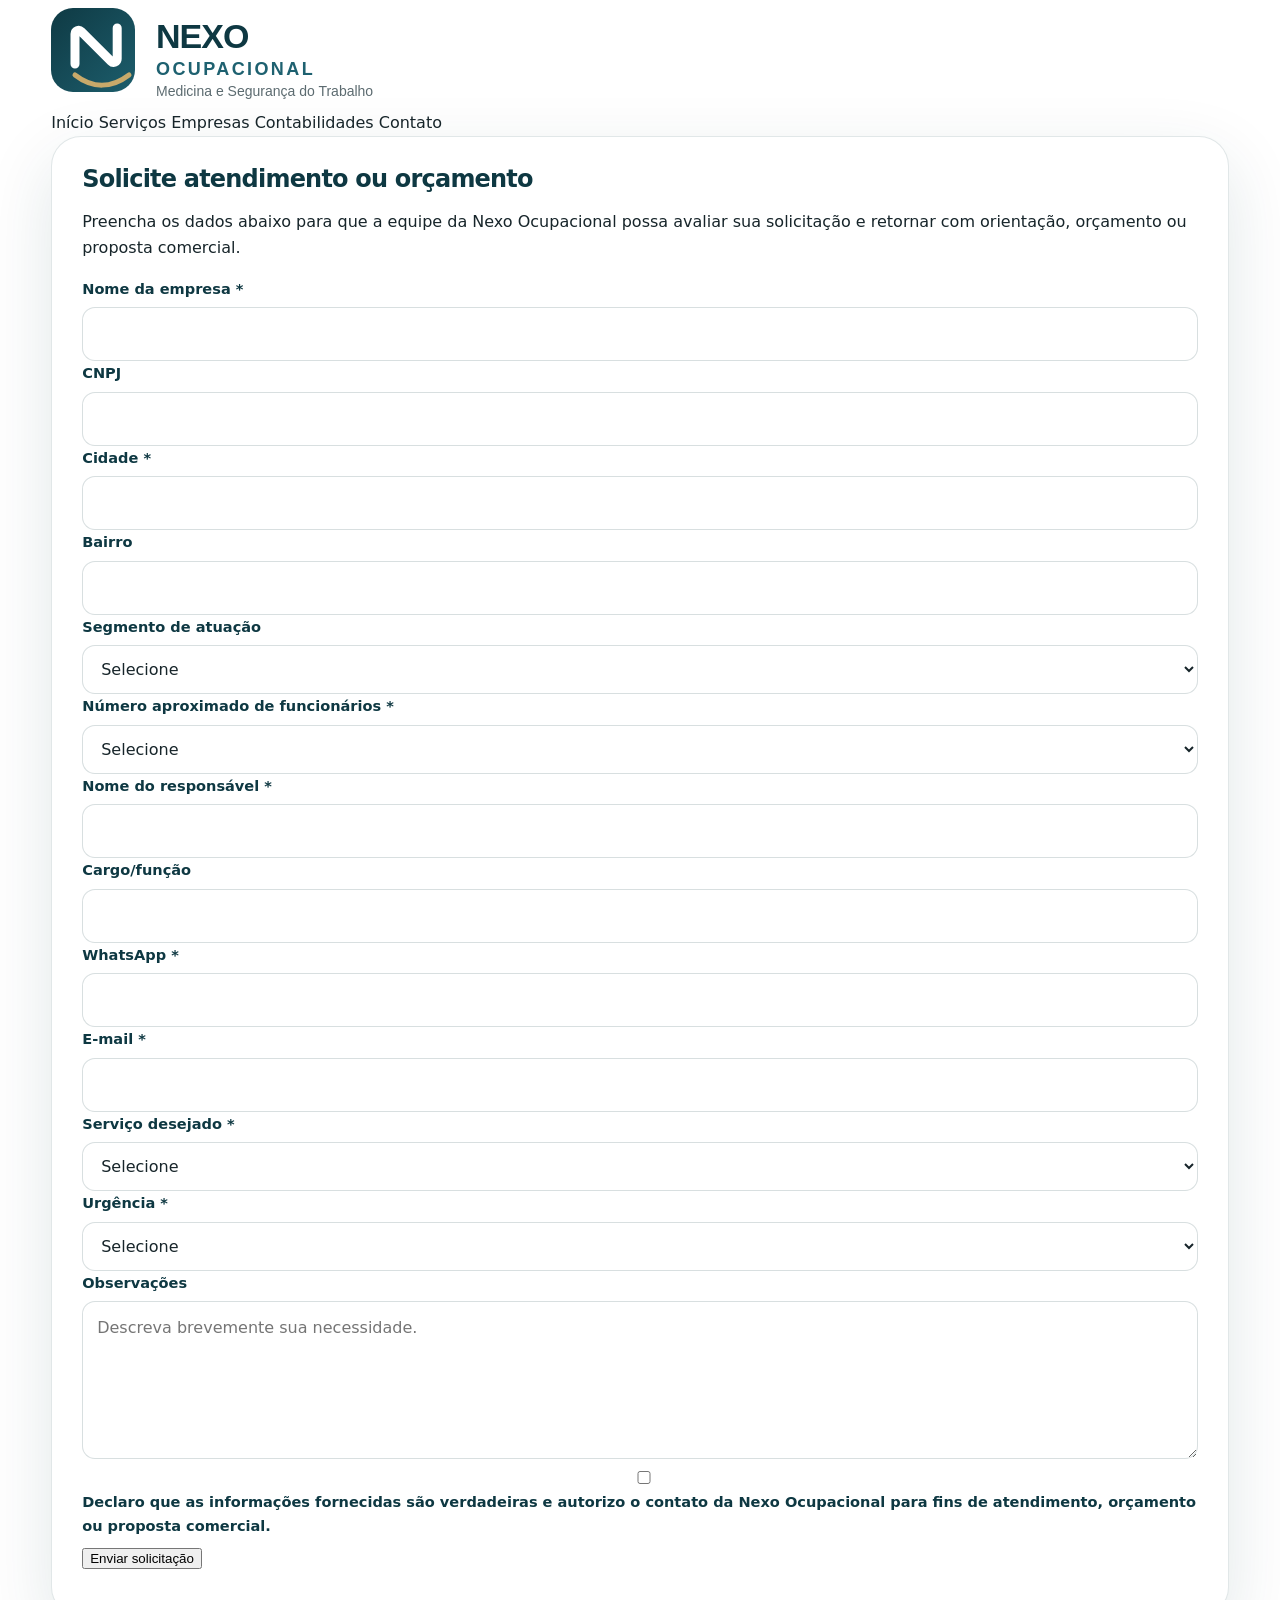
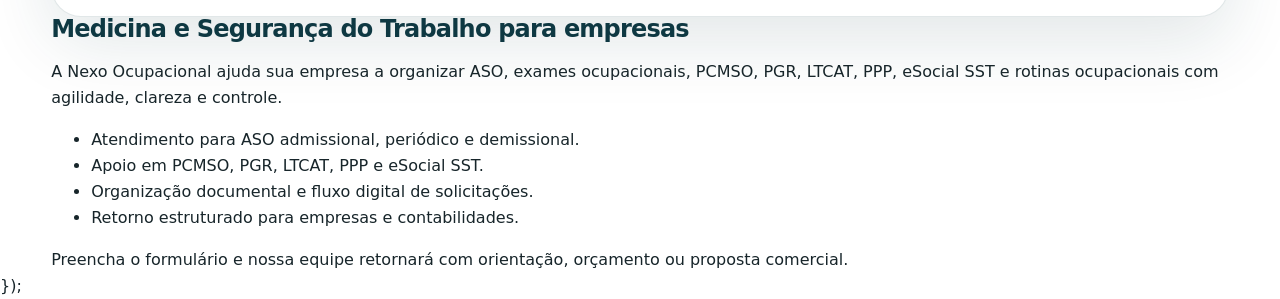
==== quero-ser-cliente.html @ b61f0768 "Create quero-ser-cliente.html" ====
<!DOCTYPE html>
<html lang="pt-BR">
<head>
  <meta charset="UTF-8" />
  <meta name="viewport" content="width=device-width, initial-scale=1.0" />

  <title>Quero ser cliente | Nexo Ocupacional</title>
  <meta name="description" content="Solicite atendimento ou orçamento com a Nexo Ocupacional. ASO, exames ocupacionais, PCMSO, PGR, LTCAT, PPP, eSocial SST e treinamentos." />

  <link rel="stylesheet" href="assets/css/styles.css" />
</head>

<body>

  <header class="site-header">
    <div class="container header-inner">
      <a href="index.html" class="logo-link">
        <img src="assets/img/logo-nexo.svg" alt="Nexo Ocupacional" class="logo" />
      </a>

      <nav class="main-nav">
        <a href="index.html">Início</a>
        <a href="servicos.html">Serviços</a>
        <a href="empresas.html">Empresas</a>
        <a href="contabilidades.html">Contabilidades</a>
        <a href="contato.html">Contato</a>
      </nav>
    </div>
  </header>

  <main class="page-section">
    <div class="container form-page-grid">

      <section class="form-card">
        <h1>Solicite atendimento ou orçamento</h1>

        <p>
          Preencha os dados abaixo para que a equipe da Nexo Ocupacional possa avaliar sua solicitação e retornar com orientação, orçamento ou proposta comercial.
        </p>

        <form id="nexoForm" action="https://script.google.com/macros/s/AKfycbyRXmeaWC4tHSy9kno6nnblTg-HA2zzaSxL4NoeMegYIZ_zSWP_c4LZEUrBshftLHY/exec" method="POST" target="hidden_iframe" onsubmit="mostrarMensagem();">

<iframe name="hidden_iframe" style="display:none;"></iframe>

          <label for="empresa">Nome da empresa *</label>
          <input type="text" id="empresa" name="empresa" required />

          <label for="cnpj">CNPJ</label>
          <input type="text" id="cnpj" name="cnpj" />

          <label for="cidade">Cidade *</label>
          <input type="text" id="cidade" name="cidade" required />

          <label for="bairro">Bairro</label>
          <input type="text" id="bairro" name="bairro" />

          <label for="segmento">Segmento de atuação</label>
          <select id="segmento" name="segmento">
            <option value="">Selecione</option>
            <option>Comércio</option>
            <option>Indústria</option>
            <option>Construção civil</option>
            <option>Serviços</option>
            <option>Logística/transporte</option>
            <option>Saúde</option>
            <option>Educação</option>
            <option>Condomínio</option>
            <option>Restaurante/alimentação</option>
            <option>Escritório/administrativo</option>
            <option>Outro</option>
          </select>

          <label for="funcionarios">Número aproximado de funcionários *</label>
          <select id="funcionarios" name="funcionarios" required>
            <option value="">Selecione</option>
            <option>1 a 5 funcionários</option>
            <option>6 a 10 funcionários</option>
            <option>11 a 20 funcionários</option>
            <option>21 a 50 funcionários</option>
            <option>51 a 100 funcionários</option>
            <option>101 a 300 funcionários</option>
            <option>301 a 500 funcionários</option>
            <option>Acima de 500 funcionários</option>
          </select>

          <label for="responsavel">Nome do responsável *</label>
          <input type="text" id="responsavel" name="responsavel" required />

          <label for="cargo">Cargo/função</label>
          <input type="text" id="cargo" name="cargo" />

          <label for="whatsapp">WhatsApp *</label>
          <input type="text" id="whatsapp" name="whatsapp" required />

          <label for="email">E-mail *</label>
          <input type="email" id="email" name="email" required />

          <label for="servico">Serviço desejado *</label>
          <select id="servico" name="servico" required>
            <option value="">Selecione</option>
            <option>ASO admissional, periódico ou demissional</option>
            <option>PCMSO, PGR, LTCAT ou PPP</option>
            <option>Regularização completa da empresa</option>
            <option>eSocial SST</option>
            <option>Exames ocupacionais</option>
            <option>Cursos e treinamentos</option>
            <option>Sou contabilidade/parceiro</option>
            <option>Já sou cliente</option>
            <option>Outro assunto</option>
          </select>

          <label for="urgencia">Urgência *</label>
          <select id="urgencia" name="urgencia" required>
            <option value="">Selecione</option>
            <option>Hoje</option>
            <option>Em até 24h</option>
            <option>Nesta semana</option>
            <option>Neste mês</option>
            <option>Sem urgência</option>
            <option>Apenas pesquisando valores</option>
          </select>

          <label for="observacoes">Observações</label>
          <textarea id="observacoes" name="observacoes" rows="5" placeholder="Descreva brevemente sua necessidade."></textarea>

          <label class="checkbox-line">
            <input type="checkbox" required />
            Declaro que as informações fornecidas são verdadeiras e autorizo o contato da Nexo Ocupacional para fins de atendimento, orçamento ou proposta comercial.
          </label>

          <button type="submit" class="btn-primary">Enviar solicitação</button>

          <p id="formMessage" class="form-message"></p>

        </form>
      </section>

      <aside class="value-card">
        <h2>Medicina e Segurança do Trabalho para empresas</h2>

        <p>
          A Nexo Ocupacional ajuda sua empresa a organizar ASO, exames ocupacionais, PCMSO, PGR, LTCAT, PPP, eSocial SST e rotinas ocupacionais com agilidade, clareza e controle.
        </p>

        <ul>
          <li>Atendimento para ASO admissional, periódico e demissional.</li>
          <li>Apoio em PCMSO, PGR, LTCAT, PPP e eSocial SST.</li>
          <li>Organização documental e fluxo digital de solicitações.</li>
          <li>Retorno estruturado para empresas e contabilidades.</li>
        </ul>

        <div class="highlight-box">
          Preencha o formulário e nossa equipe retornará com orientação, orçamento ou proposta comercial.
        </div>
      </aside>

    </div>
  <script>
  function mostrarMensagem() {
    const form = document.getElementById("nexoForm");
    const message = document.getElementById("formMessage");

    message.textContent = "Enviando solicitação...";
    message.className = "form-message";

    setTimeout(function() {
      form.reset();
      message.textContent = "Solicitação recebida. A equipe da Nexo Ocupacional analisará as informações e retornará pelo WhatsApp ou e-mail informado.";
      message.className = "form-message success";
    }, 1200);
  }
</script>
    });
  </script>

</body>
</html>
---- assets/css/styles.css ----
:root{
  --navy:#0E3842;
  --teal:#1E6170;
  --teal-2:#2A7988;
  --mint:#E7F3F4;
  --ice:#F5F8F9;
  --white:#FFFFFF;
  --gold:#C8A96A;
  --graphite:#17252A;
  --text:#53676D;
  --muted:#7B8B90;
  --border:rgba(14,56,66,.12);
  --shadow:0 24px 70px rgba(14,56,66,.12);
  --shadow-sm:0 12px 30px rgba(14,56,66,.08);
  --radius:22px;
  --radius-sm:14px;
  --max:1180px;
  --ease:.24s ease;
}
*{box-sizing:border-box}
html{scroll-behavior:smooth}
body{
  margin:0;
  font-family:Inter, ui-sans-serif, system-ui, -apple-system, BlinkMacSystemFont, "Segoe UI", Arial, sans-serif;
  color:var(--graphite);
  background:var(--white);
  line-height:1.62;
}
a{color:inherit;text-decoration:none}
img{display:block;max-width:100%}
.container{width:min(92%, var(--max));margin-inline:auto}
.topbar{
  background:var(--navy);
  color:rgba(255,255,255,.82);
  font-size:.88rem;
  padding:9px 0;
}
.topbar .container{display:flex;justify-content:space-between;gap:16px;flex-wrap:wrap}
.topbar strong{color:var(--gold)}
.header{
  position:sticky;top:0;z-index:90;
  background:rgba(255,255,255,.92);
  backdrop-filter:blur(14px);
  border-bottom:1px solid var(--border);
}
.nav{
  min-height:78px;
  display:flex;align-items:center;justify-content:space-between;gap:22px;
}
.logo{display:flex;align-items:center;min-width:240px}
.logo img{width:238px;height:auto}
.navlinks{display:flex;align-items:center;gap:22px;color:var(--text);font-size:.94rem;font-weight:650}
.navlinks a{transition:var(--ease);white-space:nowrap}
.navlinks a:hover,.navlinks a.active{color:var(--teal)}
.navcta{display:flex;gap:10px;align-items:center}
.btn{
  display:inline-flex;align-items:center;justify-content:center;gap:9px;
  border:0;border-radius:999px;padding:13px 20px;
  font-weight:780;line-height:1;cursor:pointer;transition:var(--ease);
  font-size:.95rem;white-space:nowrap;
}
.btn.primary{background:var(--navy);color:#fff;box-shadow:0 14px 30px rgba(14,56,66,.17)}
.btn.primary:hover{background:var(--teal);transform:translateY(-2px)}
.btn.secondary{background:#fff;color:var(--navy);border:1px solid rgba(14,56,66,.16)}
.btn.secondary:hover{border-color:var(--teal);color:var(--teal);transform:translateY(-2px)}
.btn.gold{background:var(--gold);color:#16282D}
.btn.whatsapp{background:#25D366;color:#fff}
.menu-btn{display:none;background:transparent;border:0;width:42px;height:42px;border-radius:12px;cursor:pointer}
.menu-btn span{display:block;width:24px;height:2px;background:var(--navy);margin:5px auto;border-radius:20px}
.mobile-menu{display:none;border-top:1px solid var(--border);padding:10px 0 18px}
.mobile-menu.open{display:block}
.mobile-menu a{display:block;padding:12px 0;color:var(--text);border-bottom:1px solid rgba(14,56,66,.08);font-weight:650}
.hero{
  position:relative;overflow:hidden;
  background:
    radial-gradient(circle at 92% 15%, rgba(200,169,106,.18), transparent 28%),
    linear-gradient(135deg,#F7FBFB 0%,#E9F4F5 48%,#FFFFFF 100%);
  padding:88px 0 70px;
}
.hero:before{
  content:"";position:absolute;width:800px;height:800px;border-radius:50%;
  right:-360px;top:-360px;background:rgba(30,97,112,.07);
}
.hero-grid{position:relative;display:grid;grid-template-columns:1.06fr .94fr;gap:54px;align-items:center}
.eyebrow{
  display:inline-flex;align-items:center;gap:9px;
  color:var(--teal);background:rgba(30,97,112,.08);
  border:1px solid rgba(30,97,112,.12);
  border-radius:999px;padding:8px 13px;margin-bottom:22px;
  font-weight:800;font-size:.86rem;
}
.eyebrow:before{content:"";width:8px;height:8px;border-radius:50%;background:var(--gold)}
h1,h2,h3{margin:0;color:var(--navy);line-height:1.08;letter-spacing:-.8px}
.hero h1{font-size:clamp(2.35rem,5vw,4.7rem);letter-spacing:-2.3px;margin-bottom:24px;line-height:.98}
.hero h1 span{color:var(--teal)}
.hero p{font-size:1.13rem;color:var(--text);max-width:690px;margin:0 0 30px}
.hero-actions{display:flex;flex-wrap:wrap;gap:12px;margin:0 0 28px}
.hero-points{display:grid;grid-template-columns:repeat(3,1fr);gap:12px}
.point{background:rgba(255,255,255,.82);border:1px solid var(--border);border-radius:16px;padding:14px;color:var(--text);font-size:.92rem}
.point strong{display:block;color:var(--navy);margin-bottom:3px}
.hero-card{
  background:rgba(255,255,255,.9);
  border:1px solid var(--border);
  border-radius:30px;box-shadow:var(--shadow);padding:28px;
  overflow:hidden;position:relative;
}
.hero-card:before{content:"";position:absolute;inset:0 0 auto 0;height:6px;background:linear-gradient(90deg,var(--navy),var(--teal),var(--gold))}
.panel-head{display:flex;justify-content:space-between;align-items:flex-start;gap:18px;margin-bottom:24px}
.panel-head h2{font-size:1.24rem}
.status{background:rgba(37,211,102,.12);color:#138A40;border-radius:999px;padding:7px 11px;font-weight:850;font-size:.78rem}
.metrics{display:grid;grid-template-columns:repeat(2,1fr);gap:14px;margin-bottom:22px}
.metric{background:var(--ice);border:1px solid var(--border);border-radius:18px;padding:18px}
.metric span{display:block;color:var(--muted);font-size:.84rem}
.metric strong{display:block;font-size:1.55rem;line-height:1;color:var(--navy);margin-top:8px}
.mini-flow{border-left:2px solid rgba(30,97,112,.16);padding-left:18px;display:grid;gap:16px}
.flow-item{position:relative;color:var(--text);font-size:.92rem}
.flow-item:before{content:"";position:absolute;left:-25px;top:6px;width:12px;height:12px;border-radius:50%;background:var(--gold);border:3px solid #fff;box-shadow:0 0 0 1px rgba(200,169,106,.35)}
.flow-item strong{display:block;color:var(--navy)}
.section{padding:82px 0}
.section-muted{background:var(--ice)}
.section-dark{background:linear-gradient(135deg,var(--navy),var(--teal));color:#fff}
.title{max-width:780px;margin-bottom:38px}
.title.center{text-align:center;margin-inline:auto}
.label{display:block;text-transform:uppercase;letter-spacing:1.4px;color:var(--gold);font-weight:900;font-size:.82rem;margin-bottom:12px}
.title h2{font-size:clamp(1.95rem,3.4vw,3rem);margin-bottom:15px}
.title p{color:var(--text);font-size:1.04rem;margin:0}
.section-dark h2,.section-dark h3{color:#fff}
.section-dark .title p,.section-dark p{color:rgba(255,255,255,.78)}
.grid-2{display:grid;grid-template-columns:1fr 1fr;gap:34px;align-items:center}
.grid-3{display:grid;grid-template-columns:repeat(3,1fr);gap:18px}
.grid-4{display:grid;grid-template-columns:repeat(4,1fr);gap:18px}
.card{
  background:#fff;border:1px solid var(--border);border-radius:var(--radius);
  box-shadow:var(--shadow-sm);padding:26px;transition:var(--ease);
}
.card:hover{transform:translateY(-4px);box-shadow:var(--shadow)}
.card h3{font-size:1.16rem;margin-bottom:10px}
.card p{color:var(--text);font-size:.96rem;margin:0 0 15px}
.icon{
  width:46px;height:46px;border-radius:16px;background:rgba(30,97,112,.09);
  color:var(--teal);display:grid;place-items:center;font-weight:900;margin-bottom:16px;
}
.clean-list{list-style:none;padding:0;margin:0;display:grid;gap:9px;color:var(--text)}
.clean-list li{position:relative;padding-left:23px}
.clean-list li:before{content:"✓";position:absolute;left:0;color:var(--teal);font-weight:900}
.bullet-list{list-style:none;padding:0;margin:0;display:grid;gap:8px;color:var(--text);font-size:.95rem}
.bullet-list li{position:relative;padding-left:18px}
.bullet-list li:before{content:"•";position:absolute;left:0;color:var(--gold);font-weight:900}
.kicker-box{background:var(--navy);color:#fff;border-radius:30px;padding:34px;box-shadow:var(--shadow);position:relative;overflow:hidden}
.kicker-box:before{content:"";position:absolute;width:280px;height:280px;border-radius:50%;right:-120px;top:-120px;background:rgba(200,169,106,.16)}
.kicker-box *{position:relative}
.kicker-box h2,.kicker-box h3{color:#fff}
.kicker-box p{color:rgba(255,255,255,.78)}
.pills{display:flex;gap:10px;flex-wrap:wrap;margin-top:20px}
.pill{display:inline-flex;border:1px solid rgba(30,97,112,.16);border-radius:999px;padding:8px 13px;background:#fff;color:var(--teal);font-weight:800;font-size:.88rem}
.diff-card{background:rgba(255,255,255,.08);border:1px solid rgba(255,255,255,.13);border-radius:var(--radius);padding:24px}
.diff-card .icon{background:rgba(200,169,106,.16);color:var(--gold)}
.process{display:grid;grid-template-columns:repeat(5,1fr);gap:14px;counter-reset:step}
.step{counter-increment:step;background:#fff;border:1px solid var(--border);border-radius:var(--radius);padding:22px;min-height:205px}
.step:before{content:counter(step);display:grid;place-items:center;width:40px;height:40px;border-radius:14px;background:var(--navy);color:#fff;font-weight:900;margin-bottom:16px}
.step h3{font-size:1.03rem;margin-bottom:9px}
.step p{color:var(--text);font-size:.92rem;margin:0}
.cta-band{
  background:linear-gradient(135deg,rgba(14,56,66,.98),rgba(30,97,112,.98));
  border-radius:30px;color:#fff;padding:42px;display:flex;align-items:center;justify-content:space-between;gap:24px;box-shadow:var(--shadow);
}
.cta-band h2{color:#fff;font-size:clamp(1.7rem,3vw,2.45rem);margin-bottom:10px}
.cta-band p{color:rgba(255,255,255,.78);margin:0;max-width:690px}
.page-hero{background:linear-gradient(135deg,#F7FBFB,#EAF4F5);padding:70px 0 52px;border-bottom:1px solid var(--border)}
.page-hero h1{font-size:clamp(2.15rem,4vw,4rem);margin-bottom:18px;letter-spacing:-1.7px}
.page-hero p{font-size:1.1rem;color:var(--text);max-width:820px;margin:0}
.breadcrumb{color:var(--muted);font-size:.9rem;margin-bottom:18px}
.breadcrumb a{color:var(--teal);font-weight:700}
.service-layout{display:grid;grid-template-columns:270px 1fr;gap:34px;align-items:start}
.side-nav{position:sticky;top:100px;background:#fff;border:1px solid var(--border);border-radius:20px;padding:14px;box-shadow:var(--shadow-sm)}
.side-nav a{display:block;padding:11px 13px;border-radius:12px;color:var(--text);font-weight:700}
.side-nav a:hover,.side-nav a.active{background:rgba(30,97,112,.08);color:var(--teal)}
.content-block{background:#fff;border:1px solid var(--border);border-radius:var(--radius);padding:28px;box-shadow:var(--shadow-sm);margin-bottom:20px}
.content-block h2{font-size:1.72rem;margin-bottom:14px}
.content-block h3{font-size:1.24rem;margin:20px 0 10px}
.content-block p{color:var(--text)}
.download-card{display:flex;gap:18px;align-items:flex-start;justify-content:space-between}
.download-card .file{display:flex;gap:15px;align-items:flex-start}
.file-icon{width:50px;height:50px;border-radius:16px;background:rgba(200,169,106,.18);display:grid;place-items:center;color:var(--navy);font-weight:950}
.form-wrap{display:grid;grid-template-columns:.9fr 1.1fr;gap:34px;align-items:start}
.info-panel{background:var(--navy);color:#fff;border-radius:30px;padding:34px;box-shadow:var(--shadow)}
.info-panel h2,.info-panel h3{color:#fff}
.info-panel p{color:rgba(255,255,255,.78)}
.info-row{display:flex;gap:12px;border-top:1px solid rgba(255,255,255,.12);padding:16px 0;color:rgba(255,255,255,.84)}
.info-row strong{display:block;color:#fff}
.form-card{background:#fff;border:1px solid var(--border);border-radius:30px;padding:30px;box-shadow:var(--shadow)}
.row{display:grid;grid-template-columns:1fr 1fr;gap:14px}
.field{margin-bottom:15px}
label{display:block;font-weight:800;color:var(--navy);font-size:.91rem;margin-bottom:7px}
input,select,textarea{
  width:100%;border:1px solid rgba(14,56,66,.16);border-radius:13px;padding:13px 14px;
  font:inherit;color:var(--graphite);background:#fff;outline:none;transition:var(--ease);
}
input:focus,select:focus,textarea:focus{border-color:var(--teal);box-shadow:0 0 0 4px rgba(30,97,112,.08)}
textarea{min-height:120px;resize:vertical}
.note{font-size:.86rem;color:var(--muted);margin-top:12px}
.success{display:none;background:rgba(37,211,102,.12);color:#138A40;border:1px solid rgba(37,211,102,.26);border-radius:13px;padding:14px;font-weight:800;margin-top:14px}
.footer{background:#0A252B;color:rgba(255,255,255,.75);padding:48px 0 22px}
.footer-grid{display:grid;grid-template-columns:1.25fr .8fr .8fr .8fr;gap:26px;margin-bottom:32px}
.footer h3{color:#fff;margin-bottom:12px;font-size:1.05rem}
.footer a{display:block;color:rgba(255,255,255,.72);margin-bottom:8px;transition:var(--ease)}
.footer a:hover{color:var(--gold)}
.footer-logo img{width:250px;filter:brightness(0) invert(1)}
.footer-bottom{border-top:1px solid rgba(255,255,255,.11);padding-top:18px;display:flex;justify-content:space-between;gap:18px;flex-wrap:wrap;font-size:.9rem}
.float-whatsapp{position:fixed;right:20px;bottom:20px;z-index:80;width:60px;height:60px;border-radius:50%;background:#25D366;color:#fff;display:grid;place-items:center;font-size:1.55rem;box-shadow:0 18px 35px rgba(37,211,102,.28);transition:var(--ease)}
.float-whatsapp:hover{transform:translateY(-4px) scale(1.03)}
.to-top{display:none;position:fixed;right:20px;bottom:90px;z-index:79;width:44px;height:44px;border:0;border-radius:50%;background:var(--navy);color:#fff;box-shadow:var(--shadow);cursor:pointer}
.to-top.show{display:grid;place-items:center}
.reveal{opacity:0;transform:translateY(22px);transition:.6s ease}
.reveal.visible{opacity:1;transform:none}
@media (max-width:1080px){
  .navlinks{display:none}
  .menu-btn{display:block}
  .hero-grid,.grid-2,.form-wrap{grid-template-columns:1fr}
  .grid-4,.grid-3{grid-template-columns:repeat(2,1fr)}
  .process{grid-template-columns:repeat(2,1fr)}
  .service-layout{grid-template-columns:1fr}
  .side-nav{position:static}
  .cta-band{display:block}
  .cta-band .btn{margin-top:22px}
}
@media (max-width:720px){
  .section{padding:58px 0}
  .topbar .container{display:block}
  .topbar span{display:block}
  .logo img{width:210px}
  .nav{min-height:70px}
  .navcta .btn{display:none}
  .hero{padding:58px 0 48px}
  .hero h1{letter-spacing:-1.4px}
  .hero-points,.metrics,.grid-4,.grid-3,.process,.row,.footer-grid{grid-template-columns:1fr}
  .hero-card,.kicker-box,.form-card,.info-panel,.cta-band{border-radius:24px;padding:24px}
  .download-card{display:block}
  .download-card .btn{margin-top:16px}
  .footer-bottom{display:block}
  .float-whatsapp{right:15px;bottom:15px;width:56px;height:56px}
  .to-top{right:15px;bottom:84px}
}
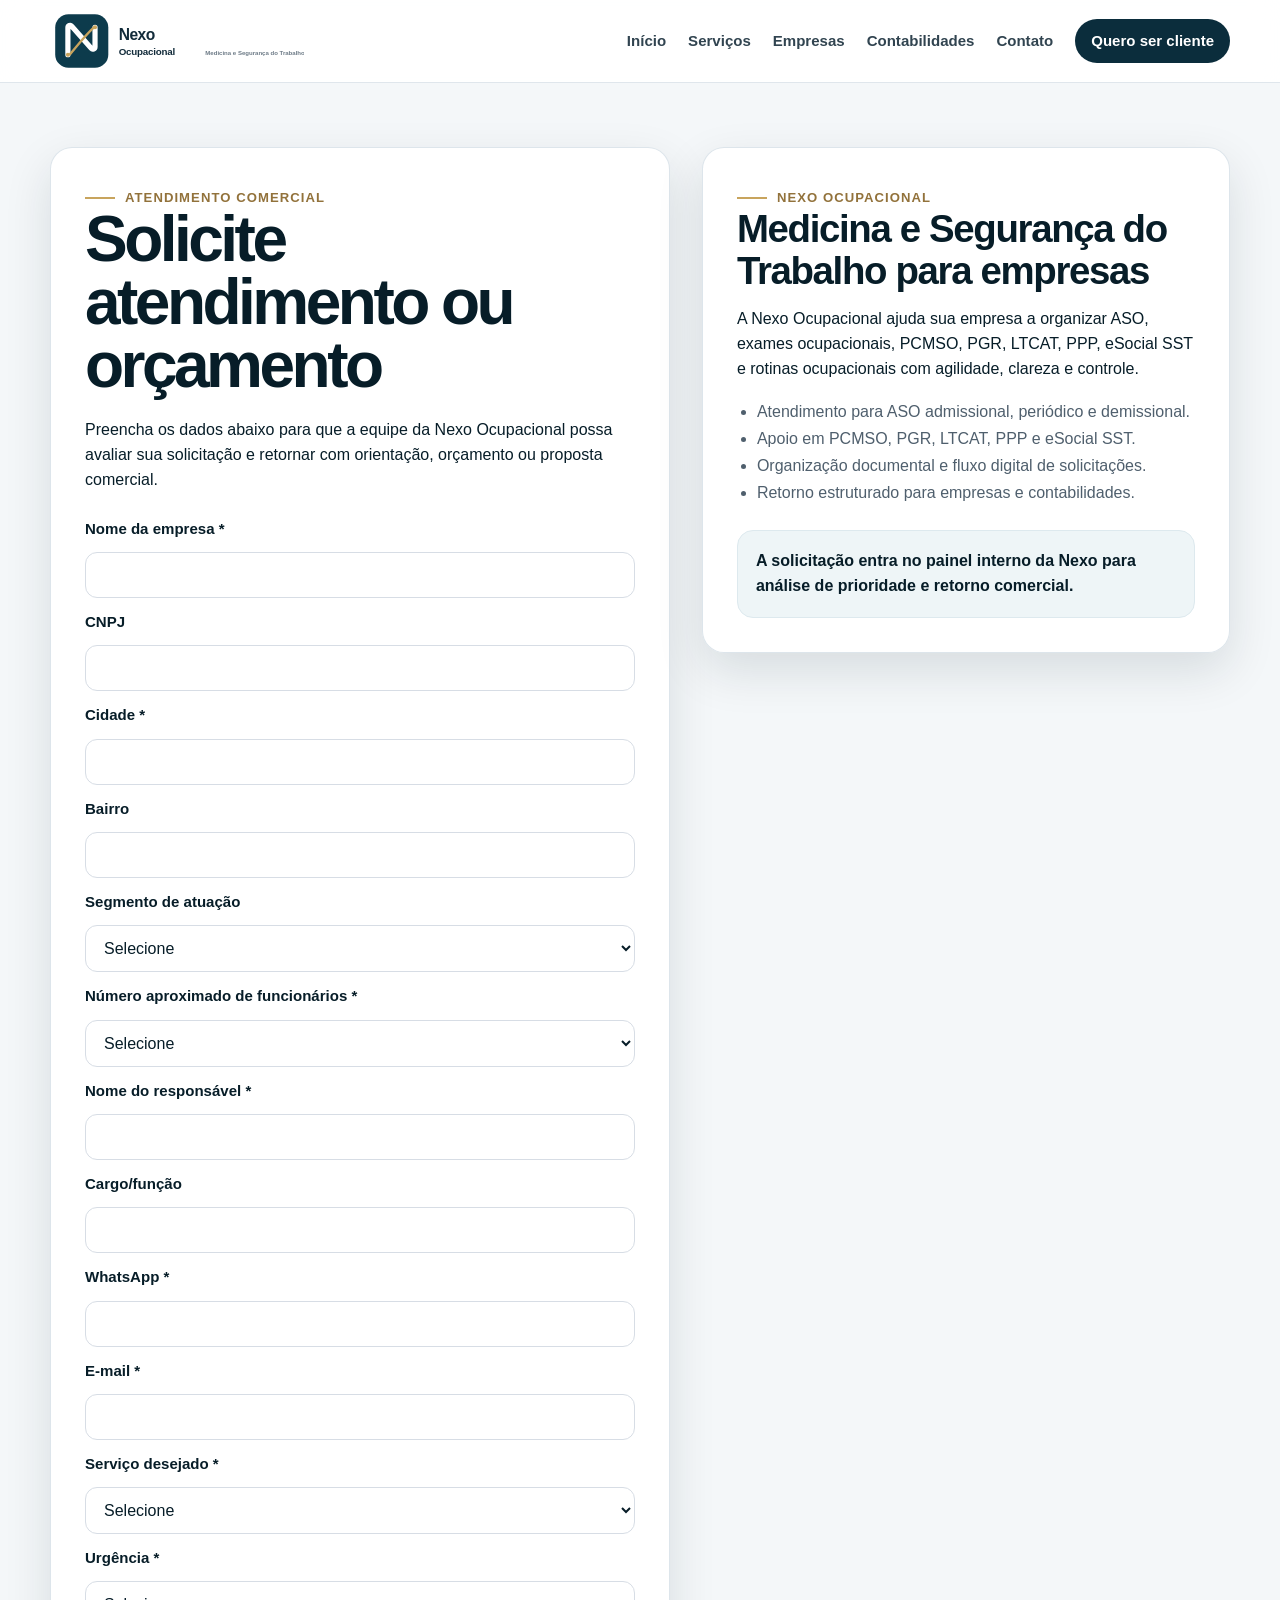
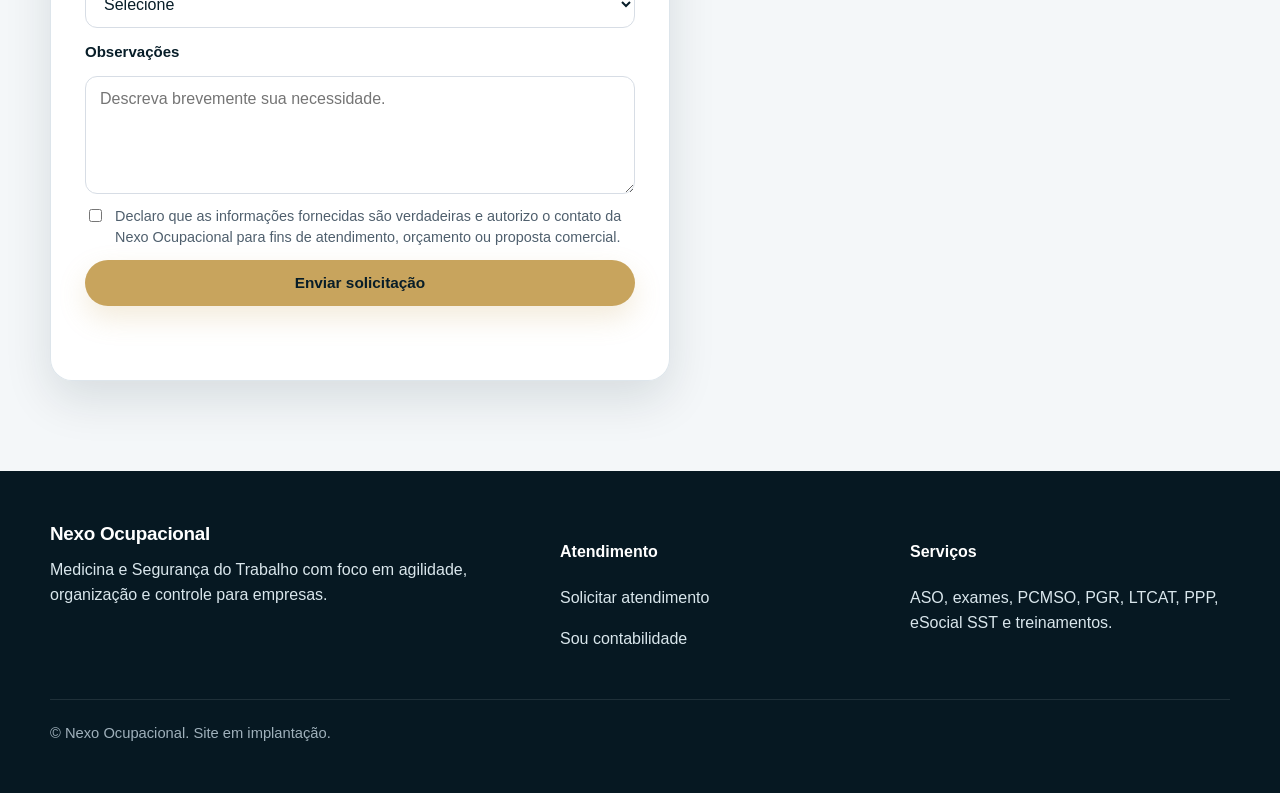
==== commit 13eaf920: "Atualizar site nexo" ====
--- a/quero-ser-cliente.html
+++ b/quero-ser-cliente.html
@@ -1,177 +1 @@
-<!DOCTYPE html>
-<html lang="pt-BR">
-<head>
-  <meta charset="UTF-8" />
-  <meta name="viewport" content="width=device-width, initial-scale=1.0" />
-
-  <title>Quero ser cliente | Nexo Ocupacional</title>
-  <meta name="description" content="Solicite atendimento ou orçamento com a Nexo Ocupacional. ASO, exames ocupacionais, PCMSO, PGR, LTCAT, PPP, eSocial SST e treinamentos." />
-
-  <link rel="stylesheet" href="assets/css/styles.css" />
-</head>
-
-<body>
-
-  <header class="site-header">
-    <div class="container header-inner">
-      <a href="index.html" class="logo-link">
-        <img src="assets/img/logo-nexo.svg" alt="Nexo Ocupacional" class="logo" />
-      </a>
-
-      <nav class="main-nav">
-        <a href="index.html">Início</a>
-        <a href="servicos.html">Serviços</a>
-        <a href="empresas.html">Empresas</a>
-        <a href="contabilidades.html">Contabilidades</a>
-        <a href="contato.html">Contato</a>
-      </nav>
-    </div>
-  </header>
-
-  <main class="page-section">
-    <div class="container form-page-grid">
-
-      <section class="form-card">
-        <h1>Solicite atendimento ou orçamento</h1>
-
-        <p>
-          Preencha os dados abaixo para que a equipe da Nexo Ocupacional possa avaliar sua solicitação e retornar com orientação, orçamento ou proposta comercial.
-        </p>
-
-        <form id="nexoForm" action="https://script.google.com/macros/s/AKfycbyRXmeaWC4tHSy9kno6nnblTg-HA2zzaSxL4NoeMegYIZ_zSWP_c4LZEUrBshftLHY/exec" method="POST" target="hidden_iframe" onsubmit="mostrarMensagem();">
-
-<iframe name="hidden_iframe" style="display:none;"></iframe>
-
-          <label for="empresa">Nome da empresa *</label>
-          <input type="text" id="empresa" name="empresa" required />
-
-          <label for="cnpj">CNPJ</label>
-          <input type="text" id="cnpj" name="cnpj" />
-
-          <label for="cidade">Cidade *</label>
-          <input type="text" id="cidade" name="cidade" required />
-
-          <label for="bairro">Bairro</label>
-          <input type="text" id="bairro" name="bairro" />
-
-          <label for="segmento">Segmento de atuação</label>
-          <select id="segmento" name="segmento">
-            <option value="">Selecione</option>
-            <option>Comércio</option>
-            <option>Indústria</option>
-            <option>Construção civil</option>
-            <option>Serviços</option>
-            <option>Logística/transporte</option>
-            <option>Saúde</option>
-            <option>Educação</option>
-            <option>Condomínio</option>
-            <option>Restaurante/alimentação</option>
-            <option>Escritório/administrativo</option>
-            <option>Outro</option>
-          </select>
-
-          <label for="funcionarios">Número aproximado de funcionários *</label>
-          <select id="funcionarios" name="funcionarios" required>
-            <option value="">Selecione</option>
-            <option>1 a 5 funcionários</option>
-            <option>6 a 10 funcionários</option>
-            <option>11 a 20 funcionários</option>
-            <option>21 a 50 funcionários</option>
-            <option>51 a 100 funcionários</option>
-            <option>101 a 300 funcionários</option>
-            <option>301 a 500 funcionários</option>
-            <option>Acima de 500 funcionários</option>
-          </select>
-
-          <label for="responsavel">Nome do responsável *</label>
-          <input type="text" id="responsavel" name="responsavel" required />
-
-          <label for="cargo">Cargo/função</label>
-          <input type="text" id="cargo" name="cargo" />
-
-          <label for="whatsapp">WhatsApp *</label>
-          <input type="text" id="whatsapp" name="whatsapp" required />
-
-          <label for="email">E-mail *</label>
-          <input type="email" id="email" name="email" required />
-
-          <label for="servico">Serviço desejado *</label>
-          <select id="servico" name="servico" required>
-            <option value="">Selecione</option>
-            <option>ASO admissional, periódico ou demissional</option>
-            <option>PCMSO, PGR, LTCAT ou PPP</option>
-            <option>Regularização completa da empresa</option>
-            <option>eSocial SST</option>
-            <option>Exames ocupacionais</option>
-            <option>Cursos e treinamentos</option>
-            <option>Sou contabilidade/parceiro</option>
-            <option>Já sou cliente</option>
-            <option>Outro assunto</option>
-          </select>
-
-          <label for="urgencia">Urgência *</label>
-          <select id="urgencia" name="urgencia" required>
-            <option value="">Selecione</option>
-            <option>Hoje</option>
-            <option>Em até 24h</option>
-            <option>Nesta semana</option>
-            <option>Neste mês</option>
-            <option>Sem urgência</option>
-            <option>Apenas pesquisando valores</option>
-          </select>
-
-          <label for="observacoes">Observações</label>
-          <textarea id="observacoes" name="observacoes" rows="5" placeholder="Descreva brevemente sua necessidade."></textarea>
-
-          <label class="checkbox-line">
-            <input type="checkbox" required />
-            Declaro que as informações fornecidas são verdadeiras e autorizo o contato da Nexo Ocupacional para fins de atendimento, orçamento ou proposta comercial.
-          </label>
-
-          <button type="submit" class="btn-primary">Enviar solicitação</button>
-
-          <p id="formMessage" class="form-message"></p>
-
-        </form>
-      </section>
-
-      <aside class="value-card">
-        <h2>Medicina e Segurança do Trabalho para empresas</h2>
-
-        <p>
-          A Nexo Ocupacional ajuda sua empresa a organizar ASO, exames ocupacionais, PCMSO, PGR, LTCAT, PPP, eSocial SST e rotinas ocupacionais com agilidade, clareza e controle.
-        </p>
-
-        <ul>
-          <li>Atendimento para ASO admissional, periódico e demissional.</li>
-          <li>Apoio em PCMSO, PGR, LTCAT, PPP e eSocial SST.</li>
-          <li>Organização documental e fluxo digital de solicitações.</li>
-          <li>Retorno estruturado para empresas e contabilidades.</li>
-        </ul>
-
-        <div class="highlight-box">
-          Preencha o formulário e nossa equipe retornará com orientação, orçamento ou proposta comercial.
-        </div>
-      </aside>
-
-    </div>
-  <script>
-  function mostrarMensagem() {
-    const form = document.getElementById("nexoForm");
-    const message = document.getElementById("formMessage");
-
-    message.textContent = "Enviando solicitação...";
-    message.className = "form-message";
-
-    setTimeout(function() {
-      form.reset();
-      message.textContent = "Solicitação recebida. A equipe da Nexo Ocupacional analisará as informações e retornará pelo WhatsApp ou e-mail informado.";
-      message.className = "form-message success";
-    }, 1200);
-  }
-</script>
-    });
-  </script>
-
-</body>
-</html>+<!DOCTYPE html><html lang="pt-BR"><head><meta charset="UTF-8"/><meta name="viewport" content="width=device-width, initial-scale=1.0"/><title>Quero ser cliente | Nexo Ocupacional</title><meta name="description" content="Solicite atendimento ou orçamento com a Nexo Ocupacional. ASO, exames ocupacionais, PCMSO, PGR, LTCAT, PPP, eSocial SST e treinamentos."/><link rel="stylesheet" href="assets/css/styles.css"/></head><body><header class="site-header"><div class="container header-inner"><a href="index.html" class="logo-link"><img src="assets/img/logo-nexo.svg" alt="Nexo Ocupacional" class="logo"/></a><nav class="main-nav"><a href="index.html">Início</a><a href="servicos.html">Serviços</a><a href="empresas.html">Empresas</a><a href="contabilidades.html">Contabilidades</a><a href="contato.html">Contato</a><a href="quero-ser-cliente.html" class="nav-cta">Quero ser cliente</a></nav></div></header><main class="page-section"><div class="container form-page-grid"><section class="form-card"><span class="eyebrow">Atendimento comercial</span><h1>Solicite atendimento ou orçamento</h1><p>Preencha os dados abaixo para que a equipe da Nexo Ocupacional possa avaliar sua solicitação e retornar com orientação, orçamento ou proposta comercial.</p><form id="nexoForm" action="https://script.google.com/macros/s/AKfycbyRXmeaWC4tHSy9kno6nnblTg-HA2zzaSxL4NoeMegYIZ_zSWP_c4LZEUrBshftLHY/exec" method="POST" target="hidden_iframe" onsubmit="mostrarMensagem();"><label for="empresa">Nome da empresa *</label><input type="text" id="empresa" name="empresa" required/><label for="cnpj">CNPJ</label><input type="text" id="cnpj" name="cnpj"/><label for="cidade">Cidade *</label><input type="text" id="cidade" name="cidade" required/><label for="bairro">Bairro</label><input type="text" id="bairro" name="bairro"/><label for="segmento">Segmento de atuação</label><select id="segmento" name="segmento"><option value="">Selecione</option><option>Comércio</option><option>Indústria</option><option>Construção civil</option><option>Serviços</option><option>Logística/transporte</option><option>Saúde</option><option>Educação</option><option>Condomínio</option><option>Restaurante/alimentação</option><option>Escritório/administrativo</option><option>Outro</option></select><label for="funcionarios">Número aproximado de funcionários *</label><select id="funcionarios" name="funcionarios" required><option value="">Selecione</option><option>1 a 5 funcionários</option><option>6 a 10 funcionários</option><option>11 a 20 funcionários</option><option>21 a 50 funcionários</option><option>51 a 100 funcionários</option><option>101 a 300 funcionários</option><option>301 a 500 funcionários</option><option>Acima de 500 funcionários</option></select><label for="responsavel">Nome do responsável *</label><input type="text" id="responsavel" name="responsavel" required/><label for="cargo">Cargo/função</label><input type="text" id="cargo" name="cargo"/><label for="whatsapp">WhatsApp *</label><input type="text" id="whatsapp" name="whatsapp" required/><label for="email">E-mail *</label><input type="email" id="email" name="email" required/><label for="servico">Serviço desejado *</label><select id="servico" name="servico" required><option value="">Selecione</option><option>ASO admissional, periódico ou demissional</option><option>PCMSO, PGR, LTCAT ou PPP</option><option>Regularização completa da empresa</option><option>eSocial SST</option><option>Exames ocupacionais</option><option>Cursos e treinamentos</option><option>Sou contabilidade/parceiro</option><option>Já sou cliente</option><option>Outro assunto</option></select><label for="urgencia">Urgência *</label><select id="urgencia" name="urgencia" required><option value="">Selecione</option><option>Hoje</option><option>Em até 24h</option><option>Nesta semana</option><option>Neste mês</option><option>Sem urgência</option><option>Apenas pesquisando valores</option></select><label for="observacoes">Observações</label><textarea id="observacoes" name="observacoes" rows="5" placeholder="Descreva brevemente sua necessidade."></textarea><label class="checkbox-line"><input type="checkbox" required/>Declaro que as informações fornecidas são verdadeiras e autorizo o contato da Nexo Ocupacional para fins de atendimento, orçamento ou proposta comercial.</label><button type="submit" class="btn-primary">Enviar solicitação</button><p id="formMessage" class="form-message"></p></form><iframe name="hidden_iframe" style="display:none;"></iframe></section><aside class="value-card"><span class="eyebrow">Nexo Ocupacional</span><h2>Medicina e Segurança do Trabalho para empresas</h2><p>A Nexo Ocupacional ajuda sua empresa a organizar ASO, exames ocupacionais, PCMSO, PGR, LTCAT, PPP, eSocial SST e rotinas ocupacionais com agilidade, clareza e controle.</p><ul><li>Atendimento para ASO admissional, periódico e demissional.</li><li>Apoio em PCMSO, PGR, LTCAT, PPP e eSocial SST.</li><li>Organização documental e fluxo digital de solicitações.</li><li>Retorno estruturado para empresas e contabilidades.</li></ul><div class="highlight-box">A solicitação entra no painel interno da Nexo para análise de prioridade e retorno comercial.</div></aside></div></main><footer class="site-footer"><div class="container footer-grid"><div><h3>Nexo Ocupacional</h3><p>Medicina e Segurança do Trabalho com foco em agilidade, organização e controle para empresas.</p></div><div><h4>Atendimento</h4><p><a href="quero-ser-cliente.html">Solicitar atendimento</a></p><p><a href="contabilidades.html">Sou contabilidade</a></p></div><div><h4>Serviços</h4><p>ASO, exames, PCMSO, PGR, LTCAT, PPP, eSocial SST e treinamentos.</p></div></div><div class="container footer-small">© Nexo Ocupacional. Site em implantação.</div></footer><script>function mostrarMensagem(){const form=document.getElementById("nexoForm"),message=document.getElementById("formMessage");message.textContent="Enviando solicitação...";message.className="form-message";setTimeout(function(){form.reset();message.textContent="Solicitação recebida. A equipe da Nexo Ocupacional analisará as informações e retornará pelo WhatsApp ou e-mail informado.";message.className="form-message success"},1200)}</script><script src="assets/js/main.js"></script></body></html>
--- a/assets/css/styles.css
+++ b/assets/css/styles.css
@@ -1,244 +1,2 @@
-
-:root{
-  --navy:#0E3842;
-  --teal:#1E6170;
-  --teal-2:#2A7988;
-  --mint:#E7F3F4;
-  --ice:#F5F8F9;
-  --white:#FFFFFF;
-  --gold:#C8A96A;
-  --graphite:#17252A;
-  --text:#53676D;
-  --muted:#7B8B90;
-  --border:rgba(14,56,66,.12);
-  --shadow:0 24px 70px rgba(14,56,66,.12);
-  --shadow-sm:0 12px 30px rgba(14,56,66,.08);
-  --radius:22px;
-  --radius-sm:14px;
-  --max:1180px;
-  --ease:.24s ease;
-}
-*{box-sizing:border-box}
-html{scroll-behavior:smooth}
-body{
-  margin:0;
-  font-family:Inter, ui-sans-serif, system-ui, -apple-system, BlinkMacSystemFont, "Segoe UI", Arial, sans-serif;
-  color:var(--graphite);
-  background:var(--white);
-  line-height:1.62;
-}
-a{color:inherit;text-decoration:none}
-img{display:block;max-width:100%}
-.container{width:min(92%, var(--max));margin-inline:auto}
-.topbar{
-  background:var(--navy);
-  color:rgba(255,255,255,.82);
-  font-size:.88rem;
-  padding:9px 0;
-}
-.topbar .container{display:flex;justify-content:space-between;gap:16px;flex-wrap:wrap}
-.topbar strong{color:var(--gold)}
-.header{
-  position:sticky;top:0;z-index:90;
-  background:rgba(255,255,255,.92);
-  backdrop-filter:blur(14px);
-  border-bottom:1px solid var(--border);
-}
-.nav{
-  min-height:78px;
-  display:flex;align-items:center;justify-content:space-between;gap:22px;
-}
-.logo{display:flex;align-items:center;min-width:240px}
-.logo img{width:238px;height:auto}
-.navlinks{display:flex;align-items:center;gap:22px;color:var(--text);font-size:.94rem;font-weight:650}
-.navlinks a{transition:var(--ease);white-space:nowrap}
-.navlinks a:hover,.navlinks a.active{color:var(--teal)}
-.navcta{display:flex;gap:10px;align-items:center}
-.btn{
-  display:inline-flex;align-items:center;justify-content:center;gap:9px;
-  border:0;border-radius:999px;padding:13px 20px;
-  font-weight:780;line-height:1;cursor:pointer;transition:var(--ease);
-  font-size:.95rem;white-space:nowrap;
-}
-.btn.primary{background:var(--navy);color:#fff;box-shadow:0 14px 30px rgba(14,56,66,.17)}
-.btn.primary:hover{background:var(--teal);transform:translateY(-2px)}
-.btn.secondary{background:#fff;color:var(--navy);border:1px solid rgba(14,56,66,.16)}
-.btn.secondary:hover{border-color:var(--teal);color:var(--teal);transform:translateY(-2px)}
-.btn.gold{background:var(--gold);color:#16282D}
-.btn.whatsapp{background:#25D366;color:#fff}
-.menu-btn{display:none;background:transparent;border:0;width:42px;height:42px;border-radius:12px;cursor:pointer}
-.menu-btn span{display:block;width:24px;height:2px;background:var(--navy);margin:5px auto;border-radius:20px}
-.mobile-menu{display:none;border-top:1px solid var(--border);padding:10px 0 18px}
-.mobile-menu.open{display:block}
-.mobile-menu a{display:block;padding:12px 0;color:var(--text);border-bottom:1px solid rgba(14,56,66,.08);font-weight:650}
-.hero{
-  position:relative;overflow:hidden;
-  background:
-    radial-gradient(circle at 92% 15%, rgba(200,169,106,.18), transparent 28%),
-    linear-gradient(135deg,#F7FBFB 0%,#E9F4F5 48%,#FFFFFF 100%);
-  padding:88px 0 70px;
-}
-.hero:before{
-  content:"";position:absolute;width:800px;height:800px;border-radius:50%;
-  right:-360px;top:-360px;background:rgba(30,97,112,.07);
-}
-.hero-grid{position:relative;display:grid;grid-template-columns:1.06fr .94fr;gap:54px;align-items:center}
-.eyebrow{
-  display:inline-flex;align-items:center;gap:9px;
-  color:var(--teal);background:rgba(30,97,112,.08);
-  border:1px solid rgba(30,97,112,.12);
-  border-radius:999px;padding:8px 13px;margin-bottom:22px;
-  font-weight:800;font-size:.86rem;
-}
-.eyebrow:before{content:"";width:8px;height:8px;border-radius:50%;background:var(--gold)}
-h1,h2,h3{margin:0;color:var(--navy);line-height:1.08;letter-spacing:-.8px}
-.hero h1{font-size:clamp(2.35rem,5vw,4.7rem);letter-spacing:-2.3px;margin-bottom:24px;line-height:.98}
-.hero h1 span{color:var(--teal)}
-.hero p{font-size:1.13rem;color:var(--text);max-width:690px;margin:0 0 30px}
-.hero-actions{display:flex;flex-wrap:wrap;gap:12px;margin:0 0 28px}
-.hero-points{display:grid;grid-template-columns:repeat(3,1fr);gap:12px}
-.point{background:rgba(255,255,255,.82);border:1px solid var(--border);border-radius:16px;padding:14px;color:var(--text);font-size:.92rem}
-.point strong{display:block;color:var(--navy);margin-bottom:3px}
-.hero-card{
-  background:rgba(255,255,255,.9);
-  border:1px solid var(--border);
-  border-radius:30px;box-shadow:var(--shadow);padding:28px;
-  overflow:hidden;position:relative;
-}
-.hero-card:before{content:"";position:absolute;inset:0 0 auto 0;height:6px;background:linear-gradient(90deg,var(--navy),var(--teal),var(--gold))}
-.panel-head{display:flex;justify-content:space-between;align-items:flex-start;gap:18px;margin-bottom:24px}
-.panel-head h2{font-size:1.24rem}
-.status{background:rgba(37,211,102,.12);color:#138A40;border-radius:999px;padding:7px 11px;font-weight:850;font-size:.78rem}
-.metrics{display:grid;grid-template-columns:repeat(2,1fr);gap:14px;margin-bottom:22px}
-.metric{background:var(--ice);border:1px solid var(--border);border-radius:18px;padding:18px}
-.metric span{display:block;color:var(--muted);font-size:.84rem}
-.metric strong{display:block;font-size:1.55rem;line-height:1;color:var(--navy);margin-top:8px}
-.mini-flow{border-left:2px solid rgba(30,97,112,.16);padding-left:18px;display:grid;gap:16px}
-.flow-item{position:relative;color:var(--text);font-size:.92rem}
-.flow-item:before{content:"";position:absolute;left:-25px;top:6px;width:12px;height:12px;border-radius:50%;background:var(--gold);border:3px solid #fff;box-shadow:0 0 0 1px rgba(200,169,106,.35)}
-.flow-item strong{display:block;color:var(--navy)}
-.section{padding:82px 0}
-.section-muted{background:var(--ice)}
-.section-dark{background:linear-gradient(135deg,var(--navy),var(--teal));color:#fff}
-.title{max-width:780px;margin-bottom:38px}
-.title.center{text-align:center;margin-inline:auto}
-.label{display:block;text-transform:uppercase;letter-spacing:1.4px;color:var(--gold);font-weight:900;font-size:.82rem;margin-bottom:12px}
-.title h2{font-size:clamp(1.95rem,3.4vw,3rem);margin-bottom:15px}
-.title p{color:var(--text);font-size:1.04rem;margin:0}
-.section-dark h2,.section-dark h3{color:#fff}
-.section-dark .title p,.section-dark p{color:rgba(255,255,255,.78)}
-.grid-2{display:grid;grid-template-columns:1fr 1fr;gap:34px;align-items:center}
-.grid-3{display:grid;grid-template-columns:repeat(3,1fr);gap:18px}
-.grid-4{display:grid;grid-template-columns:repeat(4,1fr);gap:18px}
-.card{
-  background:#fff;border:1px solid var(--border);border-radius:var(--radius);
-  box-shadow:var(--shadow-sm);padding:26px;transition:var(--ease);
-}
-.card:hover{transform:translateY(-4px);box-shadow:var(--shadow)}
-.card h3{font-size:1.16rem;margin-bottom:10px}
-.card p{color:var(--text);font-size:.96rem;margin:0 0 15px}
-.icon{
-  width:46px;height:46px;border-radius:16px;background:rgba(30,97,112,.09);
-  color:var(--teal);display:grid;place-items:center;font-weight:900;margin-bottom:16px;
-}
-.clean-list{list-style:none;padding:0;margin:0;display:grid;gap:9px;color:var(--text)}
-.clean-list li{position:relative;padding-left:23px}
-.clean-list li:before{content:"✓";position:absolute;left:0;color:var(--teal);font-weight:900}
-.bullet-list{list-style:none;padding:0;margin:0;display:grid;gap:8px;color:var(--text);font-size:.95rem}
-.bullet-list li{position:relative;padding-left:18px}
-.bullet-list li:before{content:"•";position:absolute;left:0;color:var(--gold);font-weight:900}
-.kicker-box{background:var(--navy);color:#fff;border-radius:30px;padding:34px;box-shadow:var(--shadow);position:relative;overflow:hidden}
-.kicker-box:before{content:"";position:absolute;width:280px;height:280px;border-radius:50%;right:-120px;top:-120px;background:rgba(200,169,106,.16)}
-.kicker-box *{position:relative}
-.kicker-box h2,.kicker-box h3{color:#fff}
-.kicker-box p{color:rgba(255,255,255,.78)}
-.pills{display:flex;gap:10px;flex-wrap:wrap;margin-top:20px}
-.pill{display:inline-flex;border:1px solid rgba(30,97,112,.16);border-radius:999px;padding:8px 13px;background:#fff;color:var(--teal);font-weight:800;font-size:.88rem}
-.diff-card{background:rgba(255,255,255,.08);border:1px solid rgba(255,255,255,.13);border-radius:var(--radius);padding:24px}
-.diff-card .icon{background:rgba(200,169,106,.16);color:var(--gold)}
-.process{display:grid;grid-template-columns:repeat(5,1fr);gap:14px;counter-reset:step}
-.step{counter-increment:step;background:#fff;border:1px solid var(--border);border-radius:var(--radius);padding:22px;min-height:205px}
-.step:before{content:counter(step);display:grid;place-items:center;width:40px;height:40px;border-radius:14px;background:var(--navy);color:#fff;font-weight:900;margin-bottom:16px}
-.step h3{font-size:1.03rem;margin-bottom:9px}
-.step p{color:var(--text);font-size:.92rem;margin:0}
-.cta-band{
-  background:linear-gradient(135deg,rgba(14,56,66,.98),rgba(30,97,112,.98));
-  border-radius:30px;color:#fff;padding:42px;display:flex;align-items:center;justify-content:space-between;gap:24px;box-shadow:var(--shadow);
-}
-.cta-band h2{color:#fff;font-size:clamp(1.7rem,3vw,2.45rem);margin-bottom:10px}
-.cta-band p{color:rgba(255,255,255,.78);margin:0;max-width:690px}
-.page-hero{background:linear-gradient(135deg,#F7FBFB,#EAF4F5);padding:70px 0 52px;border-bottom:1px solid var(--border)}
-.page-hero h1{font-size:clamp(2.15rem,4vw,4rem);margin-bottom:18px;letter-spacing:-1.7px}
-.page-hero p{font-size:1.1rem;color:var(--text);max-width:820px;margin:0}
-.breadcrumb{color:var(--muted);font-size:.9rem;margin-bottom:18px}
-.breadcrumb a{color:var(--teal);font-weight:700}
-.service-layout{display:grid;grid-template-columns:270px 1fr;gap:34px;align-items:start}
-.side-nav{position:sticky;top:100px;background:#fff;border:1px solid var(--border);border-radius:20px;padding:14px;box-shadow:var(--shadow-sm)}
-.side-nav a{display:block;padding:11px 13px;border-radius:12px;color:var(--text);font-weight:700}
-.side-nav a:hover,.side-nav a.active{background:rgba(30,97,112,.08);color:var(--teal)}
-.content-block{background:#fff;border:1px solid var(--border);border-radius:var(--radius);padding:28px;box-shadow:var(--shadow-sm);margin-bottom:20px}
-.content-block h2{font-size:1.72rem;margin-bottom:14px}
-.content-block h3{font-size:1.24rem;margin:20px 0 10px}
-.content-block p{color:var(--text)}
-.download-card{display:flex;gap:18px;align-items:flex-start;justify-content:space-between}
-.download-card .file{display:flex;gap:15px;align-items:flex-start}
-.file-icon{width:50px;height:50px;border-radius:16px;background:rgba(200,169,106,.18);display:grid;place-items:center;color:var(--navy);font-weight:950}
-.form-wrap{display:grid;grid-template-columns:.9fr 1.1fr;gap:34px;align-items:start}
-.info-panel{background:var(--navy);color:#fff;border-radius:30px;padding:34px;box-shadow:var(--shadow)}
-.info-panel h2,.info-panel h3{color:#fff}
-.info-panel p{color:rgba(255,255,255,.78)}
-.info-row{display:flex;gap:12px;border-top:1px solid rgba(255,255,255,.12);padding:16px 0;color:rgba(255,255,255,.84)}
-.info-row strong{display:block;color:#fff}
-.form-card{background:#fff;border:1px solid var(--border);border-radius:30px;padding:30px;box-shadow:var(--shadow)}
-.row{display:grid;grid-template-columns:1fr 1fr;gap:14px}
-.field{margin-bottom:15px}
-label{display:block;font-weight:800;color:var(--navy);font-size:.91rem;margin-bottom:7px}
-input,select,textarea{
-  width:100%;border:1px solid rgba(14,56,66,.16);border-radius:13px;padding:13px 14px;
-  font:inherit;color:var(--graphite);background:#fff;outline:none;transition:var(--ease);
-}
-input:focus,select:focus,textarea:focus{border-color:var(--teal);box-shadow:0 0 0 4px rgba(30,97,112,.08)}
-textarea{min-height:120px;resize:vertical}
-.note{font-size:.86rem;color:var(--muted);margin-top:12px}
-.success{display:none;background:rgba(37,211,102,.12);color:#138A40;border:1px solid rgba(37,211,102,.26);border-radius:13px;padding:14px;font-weight:800;margin-top:14px}
-.footer{background:#0A252B;color:rgba(255,255,255,.75);padding:48px 0 22px}
-.footer-grid{display:grid;grid-template-columns:1.25fr .8fr .8fr .8fr;gap:26px;margin-bottom:32px}
-.footer h3{color:#fff;margin-bottom:12px;font-size:1.05rem}
-.footer a{display:block;color:rgba(255,255,255,.72);margin-bottom:8px;transition:var(--ease)}
-.footer a:hover{color:var(--gold)}
-.footer-logo img{width:250px;filter:brightness(0) invert(1)}
-.footer-bottom{border-top:1px solid rgba(255,255,255,.11);padding-top:18px;display:flex;justify-content:space-between;gap:18px;flex-wrap:wrap;font-size:.9rem}
-.float-whatsapp{position:fixed;right:20px;bottom:20px;z-index:80;width:60px;height:60px;border-radius:50%;background:#25D366;color:#fff;display:grid;place-items:center;font-size:1.55rem;box-shadow:0 18px 35px rgba(37,211,102,.28);transition:var(--ease)}
-.float-whatsapp:hover{transform:translateY(-4px) scale(1.03)}
-.to-top{display:none;position:fixed;right:20px;bottom:90px;z-index:79;width:44px;height:44px;border:0;border-radius:50%;background:var(--navy);color:#fff;box-shadow:var(--shadow);cursor:pointer}
-.to-top.show{display:grid;place-items:center}
-.reveal{opacity:0;transform:translateY(22px);transition:.6s ease}
-.reveal.visible{opacity:1;transform:none}
-@media (max-width:1080px){
-  .navlinks{display:none}
-  .menu-btn{display:block}
-  .hero-grid,.grid-2,.form-wrap{grid-template-columns:1fr}
-  .grid-4,.grid-3{grid-template-columns:repeat(2,1fr)}
-  .process{grid-template-columns:repeat(2,1fr)}
-  .service-layout{grid-template-columns:1fr}
-  .side-nav{position:static}
-  .cta-band{display:block}
-  .cta-band .btn{margin-top:22px}
-}
-@media (max-width:720px){
-  .section{padding:58px 0}
-  .topbar .container{display:block}
-  .topbar span{display:block}
-  .logo img{width:210px}
-  .nav{min-height:70px}
-  .navcta .btn{display:none}
-  .hero{padding:58px 0 48px}
-  .hero h1{letter-spacing:-1.4px}
-  .hero-points,.metrics,.grid-4,.grid-3,.process,.row,.footer-grid{grid-template-columns:1fr}
-  .hero-card,.kicker-box,.form-card,.info-panel,.cta-band{border-radius:24px;padding:24px}
-  .download-card{display:block}
-  .download-card .btn{margin-top:16px}
-  .footer-bottom{display:block}
-  .float-whatsapp{right:15px;bottom:15px;width:56px;height:56px}
-  .to-top{right:15px;bottom:84px}
-}
+/* NEXO OCUPACIONAL — SITE PROFISSIONAL V2 */
+:root{--blue950:#071d28;--blue900:#0b2d3c;--blue800:#123848;--blue700:#17495d;--slate:#4f5f6d;--muted:#758392;--line:#dce4ea;--bg:#f4f7f9;--card:#fff;--gold:#c8a45d;--gold2:#92723b;--success:#146c43;--error:#b42318;--shadow-sm:0 8px 22px rgba(7,29,40,.08);--shadow-md:0 18px 48px rgba(7,29,40,.12);--radius:18px;--radius-lg:28px;--container:1180px}*{box-sizing:border-box}html{scroll-behavior:smooth}body{margin:0;font-family:Inter,Arial,Helvetica,sans-serif;color:var(--blue950);background:var(--bg);line-height:1.55}img{max-width:100%;display:block}a{color:inherit;text-decoration:none}.container{width:min(var(--container),calc(100% - 40px));margin:0 auto}.section{padding:84px 0}.page-section{padding:64px 0 90px}.eyebrow{display:inline-flex;align-items:center;gap:10px;color:var(--gold2);font-size:.82rem;font-weight:800;letter-spacing:.08em;text-transform:uppercase}.eyebrow:before{content:"";width:30px;height:2px;background:var(--gold);display:inline-block}h1,h2,h3,p{margin-top:0}h1{font-size:clamp(2.35rem,5vw,4.8rem);line-height:.98;letter-spacing:-.055em;margin-bottom:22px}h2{font-size:clamp(1.75rem,3vw,3rem);line-height:1.08;letter-spacing:-.035em;margin-bottom:16px}h3{font-size:1.18rem;letter-spacing:-.015em;margin-bottom:10px}.lead{font-size:1.12rem;color:#dbe8ee;max-width:680px}.section-lead{color:var(--slate);max-width:760px;font-size:1.06rem}.btn-primary,.btn-secondary,.btn-ghost{display:inline-flex;align-items:center;justify-content:center;min-height:46px;padding:12px 18px;border-radius:999px;font-weight:800;border:1px solid transparent;cursor:pointer;transition:transform .16s ease,box-shadow .16s ease,background .16s ease;font-size:.96rem}.btn-primary{background:var(--gold);color:#081d28;box-shadow:0 12px 28px rgba(200,164,93,.22)}.btn-primary:hover{transform:translateY(-1px);box-shadow:0 18px 34px rgba(200,164,93,.3)}.btn-secondary{background:#fff;color:var(--blue900);border-color:rgba(255,255,255,.62)}.btn-ghost{background:rgba(255,255,255,.08);color:#fff;border-color:rgba(255,255,255,.18)}.site-header{position:sticky;top:0;z-index:50;background:rgba(255,255,255,.92);backdrop-filter:blur(14px);border-bottom:1px solid rgba(220,228,234,.9)}.header-inner{min-height:82px;display:flex;align-items:center;justify-content:space-between;gap:24px}.logo-link{display:inline-flex;align-items:center;gap:12px;flex:0 0 auto}.logo{width:254px;height:auto}.main-nav{display:flex;align-items:center;gap:22px;color:#314450;font-weight:700;font-size:.94rem}.main-nav a{position:relative;white-space:nowrap}.main-nav a:not(.nav-cta):after{content:"";position:absolute;left:0;bottom:-9px;width:0;height:2px;background:var(--gold);transition:width .18s ease}.main-nav a:hover:after,.main-nav a.active:after{width:100%}.nav-cta{background:var(--blue900);color:#fff!important;padding:10px 16px;border-radius:999px}.mobile-menu-btn{display:none;border:1px solid var(--line);background:#fff;color:var(--blue900);border-radius:12px;padding:10px 12px;font-weight:800}.hero{position:relative;overflow:hidden;padding:92px 0 72px;color:#fff;background:radial-gradient(circle at 74% 26%,rgba(200,164,93,.24),transparent 34%),linear-gradient(135deg,var(--blue950) 0%,var(--blue900) 52%,#112f3d 100%)}.hero:before{content:"";position:absolute;inset:0;background-image:linear-gradient(rgba(255,255,255,.04) 1px,transparent 1px),linear-gradient(90deg,rgba(255,255,255,.04) 1px,transparent 1px);background-size:44px 44px;mask-image:linear-gradient(90deg,rgba(0,0,0,.8),rgba(0,0,0,.18));pointer-events:none}.hero-grid{position:relative;z-index:1;display:grid;grid-template-columns:minmax(0,1.05fr) minmax(320px,.95fr);gap:52px;align-items:center}.hero-actions{display:flex;flex-wrap:wrap;gap:14px;margin:30px 0 0}.hero-card{background:rgba(255,255,255,.1);border:1px solid rgba(255,255,255,.17);border-radius:var(--radius-lg);padding:30px;box-shadow:0 28px 70px rgba(0,0,0,.22)}.hero-card h3{color:#fff;font-size:1.34rem}.hero-card p{color:#d5e5ec}.hero-checklist{display:grid;gap:12px;margin-top:22px}.hero-check{display:flex;align-items:flex-start;gap:10px;color:#edf5f8}.hero-check:before{content:"✓";display:inline-flex;align-items:center;justify-content:center;min-width:22px;height:22px;border-radius:50%;background:rgba(200,164,93,.18);color:var(--gold);font-weight:900;margin-top:1px}.stats-bar{position:relative;z-index:2;margin-top:-34px}.stats-grid{background:#fff;border-radius:22px;box-shadow:var(--shadow-md);display:grid;grid-template-columns:repeat(4,1fr);overflow:hidden;border:1px solid rgba(220,228,234,.9)}.stat-item{padding:26px 28px;border-right:1px solid var(--line)}.stat-item:last-child{border-right:0}.stat-number{font-size:1.55rem;font-weight:900;color:var(--blue900);letter-spacing:-.03em}.stat-label{color:var(--muted);font-size:.92rem}.section-heading{display:flex;align-items:end;justify-content:space-between;gap:28px;margin-bottom:34px}.cards-grid{display:grid;grid-template-columns:repeat(3,1fr);gap:22px}.service-card,.feature-card,.process-card,.audience-card{background:var(--card);border:1px solid rgba(220,228,234,.95);border-radius:var(--radius);padding:26px;box-shadow:var(--shadow-sm)}.service-card{min-height:242px;display:flex;flex-direction:column}.service-icon{width:46px;height:46px;border-radius:14px;background:#eff5f7;display:flex;align-items:center;justify-content:center;color:var(--blue900);font-weight:900;margin-bottom:18px}.service-card p,.feature-card p,.process-card p,.audience-card p{color:var(--slate)}.service-card .learn-more{margin-top:auto;color:var(--gold2);font-weight:900}.band{background:#fff;border-top:1px solid var(--line);border-bottom:1px solid var(--line)}.feature-grid{display:grid;grid-template-columns:.9fr 1.1fr;gap:36px;align-items:start}.feature-list{display:grid;gap:16px}.feature-card{display:grid;grid-template-columns:42px 1fr;gap:14px;align-items:start}.feature-number{width:42px;height:42px;border-radius:14px;background:var(--blue900);color:#fff;display:inline-flex;align-items:center;justify-content:center;font-weight:900}.process-grid{display:grid;grid-template-columns:repeat(4,1fr);gap:18px}.process-step{color:var(--gold2);font-weight:900;letter-spacing:.08em;margin-bottom:12px;font-size:.82rem}.audience-grid{display:grid;grid-template-columns:repeat(3,1fr);gap:22px}.cta-section{color:#fff;background:radial-gradient(circle at 24% 30%,rgba(200,164,93,.24),transparent 28%),linear-gradient(135deg,var(--blue950),var(--blue800));padding:72px 0}.cta-box{display:grid;grid-template-columns:1fr auto;gap:30px;align-items:center}.site-footer{background:#061822;color:#d9e6ec;padding:48px 0}.footer-grid{display:grid;grid-template-columns:1.2fr .8fr .8fr;gap:30px}.footer-grid h3,.footer-grid h4{color:#fff}.footer-small{border-top:1px solid rgba(255,255,255,.1);margin-top:32px;padding-top:22px;color:#9fb0bb;font-size:.92rem}.form-page-grid{display:grid;grid-template-columns:minmax(0,1.08fr) minmax(280px,.92fr);gap:32px;align-items:start}.form-card,.value-card{background:rgba(255,255,255,.98);border:1px solid rgba(220,228,234,.95);border-radius:22px;padding:34px;box-shadow:var(--shadow-md)}.form-card form{display:grid;gap:12px;margin-top:24px}.form-card label{font-weight:750;font-size:.94rem}.form-card input,.form-card select,.form-card textarea{width:100%;padding:13px 14px;border:1px solid #d7dde5;border-radius:12px;font-size:1rem;font-family:inherit;background:#fff;color:var(--blue950)}.form-card input:focus,.form-card select:focus,.form-card textarea:focus{border-color:var(--blue700);outline:3px solid rgba(23,73,93,.12)}.checkbox-line{display:flex;gap:10px;align-items:flex-start;font-weight:500!important;font-size:.9rem!important;line-height:1.45;color:var(--slate)}.checkbox-line input{width:auto;margin-top:3px}.form-message{margin-top:12px;font-weight:800}.form-message.success{color:var(--success)}.form-message.error{color:var(--error)}.value-card ul{padding-left:20px;line-height:1.7;color:var(--slate)}.highlight-box{margin-top:24px;padding:18px;border-radius:16px;background:#eef5f7;border:1px solid #dde9ee;font-weight:800}.floating-whatsapp,.whatsapp-float,.fixed-whatsapp,.contact-float,.wa-float,a[href*="wa.me"].floating,a[href*="api.whatsapp.com"].floating{display:none!important}@media(max-width:1040px){.hero-grid,.feature-grid,.cta-box{grid-template-columns:1fr}.cards-grid,.audience-grid{grid-template-columns:repeat(2,1fr)}.process-grid,.stats-grid{grid-template-columns:repeat(2,1fr)}.stat-item:nth-child(2){border-right:0}}@media(max-width:820px){.header-inner{min-height:72px}.logo{width:214px}.mobile-menu-btn{display:inline-flex}.main-nav{display:none;position:absolute;left:20px;right:20px;top:76px;flex-direction:column;align-items:stretch;gap:0;background:#fff;border:1px solid var(--line);border-radius:18px;box-shadow:var(--shadow-md);padding:12px}.main-nav.open{display:flex}.main-nav a{padding:12px 14px}.main-nav a:after{display:none}.nav-cta{text-align:center;margin-top:8px}.hero{padding:64px 0 54px}.cards-grid,.process-grid,.audience-grid,.stats-grid,.footer-grid,.form-page-grid{grid-template-columns:1fr}.stat-item{border-right:0;border-bottom:1px solid var(--line)}.stat-item:last-child{border-bottom:0}.section{padding:62px 0}}@media(max-width:520px){.container{width:min(100% - 28px,var(--container))}.hero-actions{flex-direction:column}.btn-primary,.btn-secondary,.btn-ghost{width:100%}.form-card,.value-card,.hero-card{padding:24px}}
